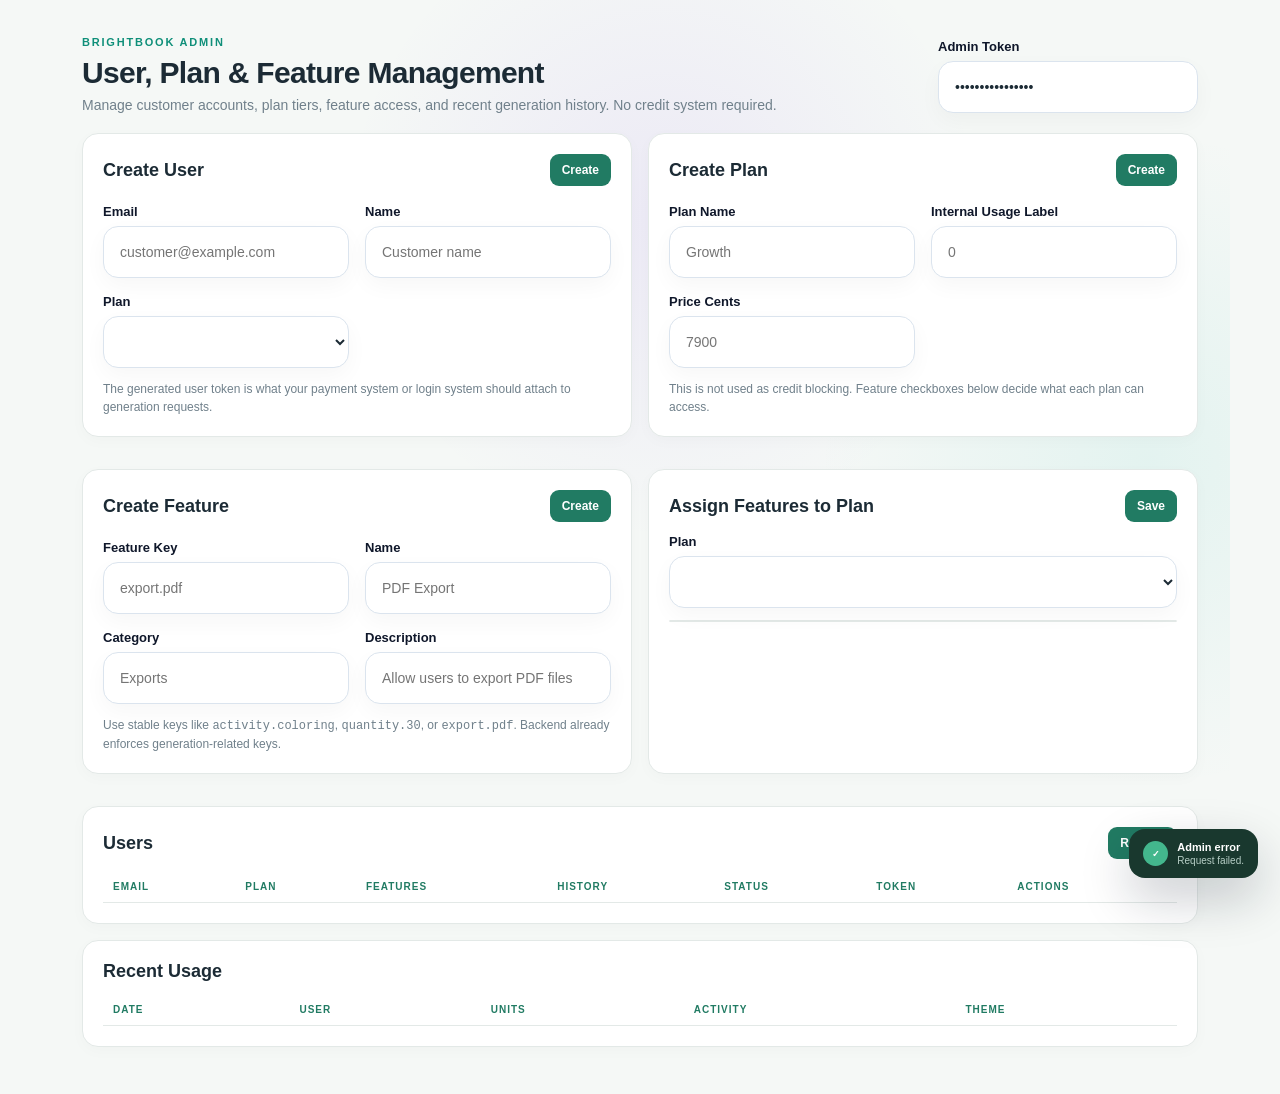
==== admin.html @ 4017944f "Initial BrightBook app" ====
<!doctype html>
<html lang="en">
<head>
  <meta charset="UTF-8">
  <meta name="viewport" content="width=device-width, initial-scale=1">
  <title>BrightBook Admin</title>
  <link rel="stylesheet" href="styles.css">
</head>
<body class="admin-body">
  <main class="admin-main">
    <section class="admin-hero">
      <div>
        <span class="eyebrow">BRIGHTBOOK ADMIN</span>
        <h1>User, Plan & Feature Management</h1>
        <p>Manage customer accounts, plan tiers, feature access, and recent generation history. No credit system required.</p>
      </div>
      <label class="admin-token"><span>Admin Token</span><input id="adminToken" type="password" value="brightbook-admin"></label>
    </section>

    <section class="admin-grid">
      <article class="admin-card">
        <div class="admin-card-head"><h2>Create User</h2><button id="createUser">Create</button></div>
        <div class="grid two">
          <label><span>Email</span><input id="userEmail" placeholder="customer@example.com"></label>
          <label><span>Name</span><input id="userName" placeholder="Customer name"></label>
          <label><span>Plan</span><select id="userPlan"></select></label>
        </div>
        <p class="admin-note">The generated user token is what your payment system or login system should attach to generation requests.</p>
      </article>

      <article class="admin-card">
        <div class="admin-card-head"><h2>Create Plan</h2><button id="createPlan">Create</button></div>
        <div class="grid two">
          <label><span>Plan Name</span><input id="planName" placeholder="Growth"></label>
          <label><span>Internal Usage Label</span><input id="planLimit" type="number" placeholder="0"></label>
          <label><span>Price Cents</span><input id="planPrice" type="number" placeholder="7900"></label>
        </div>
        <p class="admin-note">This is not used as credit blocking. Feature checkboxes below decide what each plan can access.</p>
      </article>
    </section>

    <section class="admin-grid">
      <article class="admin-card">
        <div class="admin-card-head"><h2>Create Feature</h2><button id="createFeature">Create</button></div>
        <div class="grid two">
          <label><span>Feature Key</span><input id="featureKey" placeholder="export.pdf"></label>
          <label><span>Name</span><input id="featureName" placeholder="PDF Export"></label>
          <label><span>Category</span><input id="featureCategory" placeholder="Exports"></label>
          <label><span>Description</span><input id="featureDescription" placeholder="Allow users to export PDF files"></label>
        </div>
        <p class="admin-note">Use stable keys like <code>activity.coloring</code>, <code>quantity.30</code>, or <code>export.pdf</code>. Backend already enforces generation-related keys.</p>
      </article>

      <article class="admin-card">
        <div class="admin-card-head"><h2>Assign Features to Plan</h2><button id="savePlanFeatures">Save</button></div>
        <label><span>Plan</span><select id="featurePlan"></select></label>
        <div id="featureMatrix" class="feature-matrix"></div>
      </article>
    </section>

    <section class="admin-card">
      <div class="admin-card-head"><h2>Users</h2><button id="refresh">Refresh</button></div>
      <div class="admin-table-wrap">
        <table class="admin-table">
          <thead><tr><th>Email</th><th>Plan</th><th>Features</th><th>History</th><th>Status</th><th>Token</th><th>Actions</th></tr></thead>
          <tbody id="users"></tbody>
        </table>
      </div>
    </section>

    <section class="admin-card">
      <div class="admin-card-head"><h2>Recent Usage</h2></div>
      <div class="admin-table-wrap">
        <table class="admin-table">
          <thead><tr><th>Date</th><th>User</th><th>Units</th><th>Activity</th><th>Theme</th></tr></thead>
          <tbody id="usage"></tbody>
        </table>
      </div>
    </section>
  </main>
  <div class="toast" id="toast"><b>✓</b><span><strong></strong><small></small></span></div>
  <script src="admin.js"></script>
</body>
</html>
---- styles.css ----
:root{--ink:#1c2b35;--muted:#70808b;--line:#e3e9e7;--bg:#f5f8f6;--white:#fff;--green:#217b63;--green2:#42a887;--soft:#eaf6f1;--yellow:#f1b84b;--shadow:0 16px 45px rgba(31,65,54,.08)}
*{box-sizing:border-box}body{margin:0;background:var(--bg);color:var(--ink);font-family:"Segoe UI",Arial,sans-serif;-webkit-font-smoothing:antialiased}button,input,select,textarea{font:inherit;color:inherit}.shell{min-height:100vh}.sidebar{position:fixed;inset:0 auto 0 0;z-index:20;width:235px;padding:24px 17px;display:flex;flex-direction:column;background:#17352d;color:#fff}.brand{display:flex;align-items:center;gap:10px;padding:0 8px 25px;color:#fff;text-decoration:none;font-size:18px}.brand span{display:grid;place-items:center;width:37px;height:37px;border-radius:11px 11px 3px;background:linear-gradient(145deg,#52c69d,#258266);font-size:11px;font-weight:800;box-shadow:0 8px 20px rgba(36,150,115,.3)}.new-book{padding:12px;margin-bottom:20px;color:#17352d;background:#c8f1df;border:0;border-radius:10px;cursor:pointer;font-size:12px;font-weight:750}.sidebar nav{display:grid;gap:5px}.sidebar nav button{padding:11px 12px;color:#a9c1b9;background:transparent;border:0;border-radius:9px;cursor:pointer;text-align:left;font-size:12px;font-weight:600}.sidebar nav button.active,.sidebar nav button:hover{color:#fff;background:rgba(255,255,255,.09)}.side-spacer{flex:1}.local-card{padding:14px;background:rgba(255,255,255,.07);border:1px solid rgba(255,255,255,.09);border-radius:13px}.local-card div{display:flex;align-items:center;gap:8px;font-size:11px}.local-card i{width:8px;height:8px;background:#f0b44b;border-radius:50%;box-shadow:0 0 0 4px rgba(240,180,75,.13)}.local-card i.online{background:#4dd39e;box-shadow:0 0 0 4px rgba(77,211,158,.13)}.local-card p{margin:8px 0;color:#aac1b9;font-size:9px}.local-card span{color:#76b8a2;font-size:9px}.privacy-note{padding:13px 3px 0;color:#7fa295;font-size:9px;line-height:1.5}main{min-height:100vh;margin-left:235px}header{height:72px;padding:0 30px;display:flex;align-items:center;position:sticky;top:0;z-index:15;background:rgba(255,255,255,.92);border-bottom:1px solid var(--line);backdrop-filter:blur(14px)}header small,.eyebrow,.section-title small,.result-head small{color:var(--green);font-size:9px;font-weight:850;letter-spacing:1.4px}header h1{margin:4px 0 0;font-size:18px}.header-badge{margin-left:auto;padding:8px 11px;color:#397762;background:#eaf7f2;border:1px solid #d5eee5;border-radius:9px;font-size:10px;font-weight:700}.header-badge i{display:inline-block;width:7px;height:7px;margin-right:6px;background:#32b083;border-radius:50%}.menu{display:none;margin-right:10px;width:36px;height:36px;background:#fff;border:1px solid var(--line);border-radius:9px}.view{display:none;padding:32px 30px 50px}.view.active{display:block}.intro{display:flex;justify-content:space-between;align-items:flex-end;margin-bottom:23px}.intro h2,.page-intro h2{margin:8px 0 9px;font-size:31px;line-height:1.15;letter-spacing:-.8px}.intro h2 em{color:var(--green);font-style:normal}.intro p,.page-intro p{max-width:720px;margin:0;color:var(--muted);font-size:12px;line-height:1.6}.status-pill{padding:9px 12px;color:#387b65;background:#fff;border:1px solid var(--line);border-radius:20px;font-size:10px}.status-pill span{color:#32b083}.workspace{display:grid;grid-template-columns:minmax(580px,1.35fr) minmax(340px,.65fr);gap:18px;align-items:start}.builder,.preview{background:#fff;border:1px solid var(--line);border-radius:18px;box-shadow:0 4px 15px rgba(30,60,50,.025)}.builder{padding:25px}.section-title{display:flex;gap:12px;align-items:center;margin-bottom:21px}.section-title>span{display:grid;place-items:center;width:38px;height:38px;color:var(--green);background:var(--soft);border-radius:11px;font-size:10px;font-weight:850}.section-title h3{margin:3px 0 0;font-size:18px}label{display:grid;gap:7px}label>span,.label-row>span{font-size:11px;font-weight:700}.topic-field{position:relative}.topic-field textarea{min-height:105px;padding:14px 40px 14px 14px;resize:vertical;background:#fbfcfb;border:1px solid var(--line);border-radius:10px;outline:0;font-size:13px;line-height:1.55}.topic-field textarea:focus,input:focus,select:focus{border-color:#88c8b2;box-shadow:0 0 0 3px rgba(56,157,123,.09)}.topic-field small{position:absolute;right:11px;bottom:9px;color:#929fa7;font-size:9px}.grid{display:grid;gap:12px;margin-top:16px}.grid.two{grid-template-columns:repeat(2,1fr)}.grid.three{grid-template-columns:repeat(3,1fr)}select,input{width:100%;padding:11px 12px;background:#fbfcfb;border:1px solid var(--line);border-radius:9px;outline:0;font-size:11px}.field-block{margin-top:19px}.label-row{display:flex;justify-content:space-between;align-items:center;margin-bottom:9px}.label-row small{color:#8b989f;font-size:9px}.activity-grid{display:grid;grid-template-columns:repeat(4,1fr);gap:8px}.activity{display:grid;gap:3px;padding:11px 7px;background:#fff;border:1.5px solid var(--line);border-radius:10px;cursor:pointer;text-align:center}.activity b{color:#588275;font-size:13px}.activity strong{font-size:10px}.activity small{color:#909da4;font-size:8px}.activity.selected{border-color:var(--green2);background:#f5fbf8;box-shadow:0 4px 12px rgba(50,150,115,.08)}.activity.selected:after{content:"✓";position:absolute}.style-row{display:grid;grid-template-columns:repeat(4,1fr);gap:8px}.style{display:grid;gap:7px;padding:5px 5px 9px;background:#fff;border:1.5px solid var(--line);border-radius:10px;cursor:pointer;text-align:left}.style.selected{border-color:var(--green2);box-shadow:0 4px 12px rgba(50,150,115,.08)}.style i{height:55px;border-radius:7px}.style strong{padding:0 5px;font-size:10px}.cute{background:radial-gradient(circle at 50% 45%,#f2a56f 0 17%,transparent 18%),linear-gradient(145deg,#d7f0df,#fae6b9)}.watercolor{background:radial-gradient(ellipse at 38% 60%,#7aa68f 0 18%,transparent 19%),radial-gradient(circle at 65% 35%,#e3a9b7 0 12%,transparent 13%),#eee4d7}.lineart{background:repeating-radial-gradient(circle at 50% 70%,transparent 0 6px,#53615c 7px 8px),#fff}.crayon{background:linear-gradient(135deg,#f0d56f 0 30%,#77b79d 31% 58%,#e89d87 59%)}details{margin-top:17px;background:#fbfcfb;border:1px solid var(--line);border-radius:10px}summary{padding:12px;cursor:pointer;font-size:11px;font-weight:700}summary small{margin-left:6px;color:#8a969e;font-size:9px;font-weight:400}.advanced{display:grid;grid-template-columns:1fr 1fr;gap:10px;padding:0 12px 13px}.generate-row{display:flex;align-items:center;justify-content:space-between;padding-top:18px;margin-top:18px;border-top:1px solid var(--line)}.generate-row>div{display:grid;gap:3px}.generate-row>div strong{font-size:10px}.generate-row>div small{color:var(--muted);font-size:9px}.generate-row button{display:flex;align-items:center;gap:8px;padding:12px 17px;color:#fff;background:linear-gradient(135deg,#319474,#17654f);border:0;border-radius:10px;box-shadow:0 8px 20px rgba(31,123,99,.22);cursor:pointer;font-size:11px}.generate-row button.loading{opacity:.65;pointer-events:none}.preview{position:sticky;top:89px;min-height:650px;overflow:hidden}.empty-preview,.loading{min-height:650px;padding:35px;display:flex;flex-direction:column;align-items:center;justify-content:center;text-align:center;background:radial-gradient(circle at 50% 38%,#e9f8f2,transparent 34%),#fff}.book-icon{display:grid;place-items:center;width:66px;height:66px;color:#fff;background:linear-gradient(145deg,#50bc96,#217b63);border:8px solid #e5f5ef;border-radius:18px 18px 18px 6px;font-size:22px;box-shadow:0 12px 25px rgba(33,123,99,.2)}.empty-preview h3,.loading h3{max-width:280px;margin:18px 0 8px;font-size:19px}.empty-preview p,.loading p{max-width:310px;margin:0;color:var(--muted);font-size:11px;line-height:1.55}.flow{display:flex;align-items:center;gap:9px;margin-top:22px;color:#62766e;font-size:9px}.flow span{padding:6px 9px;background:#fff;border:1px solid var(--line);border-radius:7px}.flow i{color:#9eaaa5;font-style:normal}.hidden{display:none!important}.loader{display:flex;gap:7px}.loader span{width:12px;height:12px;background:var(--green2);border-radius:50%;animation:bounce 1s infinite alternate}.loader span:nth-child(2){animation-delay:.2s}.loader span:nth-child(3){animation-delay:.4s}@keyframes bounce{to{transform:translateY(-12px);opacity:.45}}.progress{width:75%;height:6px;margin:22px 0 12px;overflow:hidden;background:#e6ece9;border-radius:8px}.progress i{display:block;width:35%;height:100%;background:linear-gradient(90deg,var(--green),#6cd0ae);border-radius:inherit;animation:progress 3s ease-in-out infinite}@keyframes progress{50%{width:85%}}.loading>small{color:#8b989f;font-size:9px}.result{padding:20px}.result-head{display:flex;justify-content:space-between;gap:12px}.result-head h3{margin:5px 0 4px;font-size:18px}.result-head p{margin:0;color:var(--muted);font-size:10px}.result-head button{align-self:start;padding:7px 9px;color:var(--green);background:var(--soft);border:0;border-radius:7px;cursor:pointer;font-size:9px;font-weight:700}.book-meta{display:flex;gap:6px;margin:13px 0}.book-meta span{padding:5px 7px;color:#4b7567;background:#edf7f3;border-radius:5px;font-size:8px}.description{padding:11px;margin:0;color:#596b64;background:#fafcfb;border:1px solid var(--line);border-radius:8px;font-size:10px;line-height:1.5}.tabs{display:flex;margin-top:14px;border-bottom:1px solid var(--line)}.tabs button{padding:9px;color:#84918b;background:transparent;border:0;border-bottom:2px solid transparent;cursor:pointer;font-size:9px;font-weight:700}.tabs button.active{color:var(--green);border-bottom-color:var(--green)}.page-list{display:grid;gap:8px;margin-top:12px;max-height:405px;overflow:auto}.page-card{padding:11px;border:1px solid var(--line);border-radius:9px}.page-card header{position:static;height:auto;padding:0;background:transparent;border:0;display:flex;gap:8px}.page-card header b{display:grid;place-items:center;min-width:25px;height:25px;color:var(--green);background:var(--soft);border-radius:6px;font-size:9px}.page-card header div{flex:1}.page-card header strong{display:block;font-size:10px}.page-card header small{color:#86938d;font-size:8px;letter-spacing:0}.page-card header button{background:transparent;border:0;color:#86938d;cursor:pointer}.page-card>p{margin:8px 0;color:#61716a;font-size:9px;line-height:1.5}.page-card details{margin:0;background:#fafcfb}.page-card summary{padding:8px;font-size:8px}.page-details{padding:0 9px 9px}.page-details span,.output-box>span{color:var(--green);font-size:7px;font-weight:850;letter-spacing:1px}.page-details p{margin:4px 0 8px;color:#5d6e67;font-size:8px;line-height:1.5}.answer{padding:7px;background:#fff7df;border-radius:6px}.output-box{position:relative;padding:12px;margin-top:12px;background:#fafcfb;border:1px solid var(--line);border-radius:9px}.output-box p{margin:7px 0;color:#556760;font-size:9px;line-height:1.55}.output-box button{position:absolute;right:9px;top:9px;color:var(--green);background:var(--soft);border:0;border-radius:5px;font-size:8px}.keywords{display:flex;flex-wrap:wrap;gap:5px;margin-top:8px}.keywords span{padding:5px 7px;color:#557367;background:#edf5f2;border-radius:5px;font-size:8px}.export-row{display:grid;grid-template-columns:1fr 1fr;gap:8px;margin-top:13px}.export-row button{padding:9px;background:#fff;border:1px solid var(--line);border-radius:8px;cursor:pointer;font-size:9px;font-weight:700}.page-intro{margin-bottom:20px}.project-grid,.template-grid{display:grid;grid-template-columns:repeat(3,1fr);gap:13px}.project-card,.template-grid button{padding:17px;background:#fff;border:1px solid var(--line);border-radius:13px;box-shadow:0 3px 12px rgba(30,60,50,.03);text-align:left}.project-card h3,.template-grid strong{display:block;margin:7px 0 5px;font-size:13px}.project-card p,.template-grid span{color:var(--muted);font-size:10px}.project-card footer{display:flex;justify-content:space-between;padding-top:11px;margin-top:12px;border-top:1px solid var(--line);font-size:9px}.project-card button{color:var(--green);background:transparent;border:0;cursor:pointer}.template-grid button{cursor:pointer;font-size:25px}.toast{position:fixed;right:22px;bottom:22px;z-index:50;display:flex;align-items:center;gap:9px;padding:12px 14px;color:#fff;background:#19382e;border-radius:11px;box-shadow:var(--shadow);opacity:0;transform:translateY(12px);pointer-events:none;transition:.25s}.toast.show{opacity:1;transform:none}.toast>b{display:grid;place-items:center;width:25px;height:25px;background:#43b78d;border-radius:50%;font-size:9px}.toast>span{display:grid;gap:2px}.toast strong{font-size:9px}.toast small{color:#b7cec6;font-size:8px}
@media(max-width:1100px){.workspace{grid-template-columns:1fr}.preview{position:static;min-height:500px}.empty-preview,.loading{min-height:500px}.project-grid{grid-template-columns:repeat(2,1fr)}}@media(max-width:760px){.sidebar{transform:translateX(-100%);transition:.25s}.sidebar.open{transform:none;box-shadow:25px 0 50px rgba(20,45,37,.25)}main{margin-left:0}.menu{display:grid;place-items:center}header{padding:0 15px}.header-badge{display:none}.view{padding:24px 15px}.intro h2{font-size:25px}.status-pill{display:none}.builder{padding:17px}.grid.two,.grid.three,.advanced,.project-grid,.template-grid{grid-template-columns:1fr}.activity-grid,.style-row{grid-template-columns:repeat(2,1fr)}.generate-row{align-items:stretch;gap:14px;flex-direction:column}.generate-row button{justify-content:center}.preview{margin-top:14px}}

/* Readability pass */
.new-book,.sidebar nav button,.intro p,.page-intro p,.generate-row button{font-size:14px}
.local-card div,.privacy-note,.status-pill,.header-badge{font-size:12px}
.local-card p,.local-card span,header small,.eyebrow,.section-title small,.result-head small{font-size:11px}
label>span,.label-row>span,summary,.generate-row>div strong{font-size:13px}
.topic-field textarea{font-size:15px}
select,input{font-size:13px}
.activity{position:relative}
.activity strong,.style strong{font-size:12px}
.activity small,.label-row small,summary small,.generate-row>div small,.empty-preview p,.loading p{font-size:11px}
.result-head p,.description,.project-card p,.template-grid span{font-size:12px}
.page-card header strong{font-size:12px}
.page-card header small,.page-card>p,.page-details p,.output-box p,.export-row button{font-size:11px}
.page-card summary,.book-meta span,.keywords span,.output-box button{font-size:10px}
.page-details span,.output-box>span{font-size:9px}
.toast strong{font-size:11px}.toast small{font-size:10px}
.primary-selects{margin-top:0;padding:15px;background:#f5fbf8;border:1px solid #dceee7;border-radius:12px}
.primary-selects select{background:#fff;font-size:14px;font-weight:650}
.field-help{color:#82928b;font-size:10px;font-weight:400}
.custom-direction{margin-top:16px}
.custom-direction>span small{color:#82928b;font-weight:500}
.page-list{max-height:none!important;overflow:visible!important}

/* Admin */
.admin-body{background:#f5f8f6}.admin-main{max-width:1180px;margin:0 auto;padding:32px}.admin-hero{display:flex;justify-content:space-between;gap:24px;align-items:flex-end;margin-bottom:20px}.admin-hero h1{margin:6px 0 7px;font-size:30px;letter-spacing:-.7px}.admin-hero p{margin:0;color:var(--muted);font-size:14px}.admin-token{width:260px}.admin-grid{display:grid;grid-template-columns:1fr 1fr;gap:16px;margin-bottom:16px}.admin-card{padding:20px;margin-bottom:16px;background:#fff;border:1px solid var(--line);border-radius:16px;box-shadow:0 4px 15px rgba(30,60,50,.025)}.admin-card-head{display:flex;align-items:center;justify-content:space-between;gap:12px;margin-bottom:12px}.admin-card h2{margin:0;font-size:18px}.admin-card button{padding:9px 12px;color:#fff;background:#217b63;border:0;border-radius:9px;cursor:pointer;font-size:12px;font-weight:750}.admin-note{margin:12px 0 0;color:var(--muted);font-size:12px;line-height:1.5}.admin-table-wrap{overflow:auto}.admin-table{width:100%;border-collapse:collapse;font-size:12px}.admin-table th{text-align:left;color:var(--green);font-size:10px;letter-spacing:1px;text-transform:uppercase}.admin-table th,.admin-table td{padding:10px;border-bottom:1px solid var(--line);vertical-align:top}.admin-table td small{display:block;margin-top:4px;color:var(--muted)}.admin-table code{display:block;max-width:260px;overflow:hidden;text-overflow:ellipsis;padding:6px;background:#f5f8f6;border-radius:6px;font-size:11px}.admin-table select{padding:7px;font-size:12px}.admin-table td button{margin-right:5px;padding:7px 9px;font-size:11px}.feature-matrix{max-height:430px;margin-top:12px;overflow:auto;border:1px solid var(--line);border-radius:12px;background:#fbfcfb}.feature-group{padding:12px;border-bottom:1px solid var(--line)}.feature-group:last-child{border-bottom:0}.feature-group h3{margin:0 0 8px;color:var(--green);font-size:12px;letter-spacing:.5px}.feature-check{display:flex;grid-template-columns:auto 1fr;grid-auto-flow:column;align-items:flex-start;gap:9px;padding:8px;background:#fff;border:1px solid #edf1ef;border-radius:9px;margin-bottom:7px}.feature-check input{width:auto;margin-top:3px}.feature-check strong{display:block;font-size:12px}.feature-check small{display:block;margin-top:2px;color:var(--muted);font-size:10px;line-height:1.35}.feature-count{display:inline-block;padding:5px 7px;color:#217b63;background:#eaf6f1;border-radius:6px;font-weight:750}
@media(max-width:800px){.admin-main{padding:18px}.admin-hero,.admin-grid{display:block}.admin-token{width:100%;margin-top:14px}}

/* Landing page */
.landing-body{background:#fbfbfd;color:#070b16;font-family:"Inter","Segoe UI",Arial,sans-serif;overflow-x:hidden}
.top-offer{height:44px;display:flex;align-items:center;justify-content:center;gap:8px;padding:0 48px;color:#fff;background:linear-gradient(90deg,#6579e8,#8648b8);font-size:14px;font-weight:750;position:relative}
.top-offer a{color:#fff;text-decoration:underline}.top-offer button{position:absolute;right:14px;top:8px;width:28px;height:28px;color:#fff;background:transparent;border:0;font-size:22px;cursor:pointer}
.landing-nav{max-width:1380px;height:86px;margin:0 auto;display:flex;align-items:center;gap:34px;padding:0 32px}
.landing-brand{display:flex;align-items:center;gap:12px;color:#4a62f0;text-decoration:none;font-size:21px}.landing-brand span{display:grid;place-items:center;width:38px;height:38px;color:#fff;background:linear-gradient(135deg,#7848f4,#05b6d8);border-radius:50%;box-shadow:0 15px 35px rgba(87,83,230,.25)}.landing-links{display:flex;gap:32px;margin-left:auto}.landing-links a,.link-login{color:#6b7280;text-decoration:none;font-size:14px;font-weight:700}.landing-actions{display:flex;align-items:center;gap:18px}.btn-orange,.btn-purple,.hero-primary,.hero-secondary{display:inline-flex;align-items:center;justify-content:center;gap:10px;text-decoration:none;border-radius:14px;font-weight:800}.btn-orange{padding:11px 19px;color:#fff;background:#ff7a00;box-shadow:0 10px 22px rgba(255,122,0,.22)}.btn-purple{padding:11px 20px;color:#fff;background:#8245e8;box-shadow:0 10px 25px rgba(130,69,232,.24)}
.landing-main{max-width:1480px;margin:0 auto}.hero{position:relative;min-height:690px;padding:105px 28px 45px;text-align:center}.launch-pill{display:inline-flex;align-items:center;gap:10px;padding:10px 18px;color:#7b3ff2;background:#f2eaff;border:1px solid #d8c3ff;border-radius:999px;text-decoration:none;font-size:15px}.launch-pill i{width:8px;height:8px;background:#7b3ff2;border-radius:50%}.launch-pill span{font-size:24px;line-height:0}.hero h1{margin:34px auto 20px;font-size:96px;line-height:1;letter-spacing:-4px;font-weight:900}.hero h1 em{font-style:normal;background:linear-gradient(90deg,#7c3ff2,#07b4d6,#f154aa);-webkit-background-clip:text;background-clip:text;color:transparent}.hero p{max-width:780px;margin:0 auto;color:#667085;font-size:26px;line-height:1.25}.hero-actions{display:flex;justify-content:center;gap:16px;margin-top:42px}.hero-primary{min-width:194px;height:56px;color:#fff;background:#8245e8;box-shadow:0 15px 35px rgba(130,69,232,.24)}.hero-secondary{min-width:212px;height:56px;color:#111827;background:#fff;border:1px solid #e5e7eb}.stats-row{display:grid;grid-template-columns:repeat(4,1fr);gap:42px;max-width:820px;margin:62px auto 0}.stats-row strong{display:block;color:#4f6feb;font-size:38px;line-height:1}.stats-row span{display:block;margin-top:8px;color:#667085;font-size:15px}.float-icon{position:absolute;display:grid;place-items:center;width:50px;height:50px;background:#fff;border:1px solid #e9eef5;border-radius:18px;box-shadow:0 18px 38px rgba(16,24,40,.12);font-size:23px}.fi-left-1{left:42px;top:185px;color:#06b6d4}.fi-left-2{left:124px;top:365px;color:#0ea5e9}.fi-left-3{left:78px;bottom:130px;color:#ec4899}.fi-right-1{right:50px;top:260px;color:#8b5cf6}.fi-right-2{right:88px;bottom:190px;color:#a855f7}.chat-bubble{position:fixed;right:22px;bottom:20px;z-index:20;display:grid;place-items:center;width:56px;height:56px;color:#fff;background:#0f9f8d;border-radius:50%;text-decoration:none;box-shadow:0 16px 35px rgba(15,159,141,.28)}
.landing-section{padding:82px 42px}.section-kicker{color:#7646e8;font-size:12px;font-weight:900;letter-spacing:1.6px;text-align:center}.landing-section h2{max-width:760px;margin:12px auto 34px;text-align:center;font-size:48px;line-height:1.08;letter-spacing:-1.8px}.feature-cards,.pricing-grid{display:grid;grid-template-columns:repeat(3,1fr);gap:22px;max-width:1120px;margin:0 auto}.feature-cards article,.pricing-grid article,.prompt-preview{background:#fff;border:1px solid #e8edf5;border-radius:28px;box-shadow:0 20px 45px rgba(16,24,40,.06)}.feature-cards article{padding:30px}.feature-cards b{display:grid;place-items:center;width:40px;height:40px;color:#6f42e8;background:#f1eaff;border-radius:13px}.feature-cards h3{font-size:22px;margin:22px 0 10px}.feature-cards p,.demo-section p,.pricing-grid p{color:#667085;font-size:16px;line-height:1.6}.tools-section{background:linear-gradient(180deg,#fff,#f7f9ff)}.tool-grid{max-width:980px;margin:0 auto;display:flex;flex-wrap:wrap;justify-content:center;gap:12px}.tool-grid span{padding:13px 18px;color:#3f4b5f;background:#fff;border:1px solid #e7edf5;border-radius:999px;font-weight:800;box-shadow:0 10px 28px rgba(16,24,40,.04)}.demo-section{display:grid;grid-template-columns:.9fr 1.1fr;gap:36px;align-items:center;max-width:1180px;margin:0 auto}.demo-section .section-kicker,.demo-section h2{text-align:left;margin-left:0}.prompt-preview{padding:28px}.prompt-preview small{display:block;color:#0f8f79;font-size:12px;font-weight:900;letter-spacing:1.5px}.prompt-preview p{margin:10px 0 24px;color:#4b5563;font-size:15px;line-height:1.7}.pricing-grid article{padding:30px}.pricing-grid h3{margin:0 0 8px;font-size:24px}.pricing-grid strong{display:block;margin:10px 0;font-size:46px}.pricing-grid ul{padding-left:20px;color:#4b5563;line-height:1.9}.pricing-grid a{display:flex;justify-content:center;margin-top:20px;padding:13px;color:#fff;background:#111827;border-radius:14px;text-decoration:none;font-weight:850}.featured-plan{border-color:#8b5cf6!important;transform:translateY(-10px);box-shadow:0 24px 60px rgba(130,69,232,.18)!important}.featured-plan a{background:#8245e8}
@media(max-width:900px){.landing-links{display:none}.landing-actions .btn-orange,.link-login{display:none}.hero h1{font-size:56px;letter-spacing:-2px}.hero p{font-size:19px}.hero-actions,.demo-section{grid-template-columns:1fr;display:grid}.stats-row,.feature-cards,.pricing-grid{grid-template-columns:1fr}.float-icon{display:none}.landing-section h2{font-size:34px}.top-offer{font-size:12px;padding:0 40px}.landing-nav{padding:0 18px}.hero{padding-top:70px}}

/* Premium app refresh */
body:not(.landing-body):not(.admin-body){
  background:
    radial-gradient(circle at 15% 8%, rgba(130,69,232,.12), transparent 30%),
    radial-gradient(circle at 90% 12%, rgba(6,182,212,.12), transparent 28%),
    linear-gradient(180deg,#fbfcff 0%,#f4f7fb 100%);
  color:#07111f;
}
.shell{min-height:100vh;background:transparent}
.sidebar{
  width:280px;
  padding:26px 18px;
  background:
    radial-gradient(circle at 20% 0%, rgba(79,70,229,.35), transparent 32%),
    linear-gradient(180deg,#0e1729 0%,#102f2a 100%);
  box-shadow:18px 0 50px rgba(15,23,42,.12);
}
.brand{padding:0 7px 28px;font-size:20px;letter-spacing:-.4px}
.brand span{
  width:44px;height:44px;border-radius:15px;
  background:linear-gradient(135deg,#7c3aed,#06b6d4);
  box-shadow:0 16px 38px rgba(6,182,212,.22);
}
.new-book{
  margin:2px 0 22px;padding:15px 14px;border-radius:16px;
  color:#06251f;background:linear-gradient(135deg,#d9fff0,#a7f3d0);
  box-shadow:0 14px 30px rgba(16,185,129,.16);
}
.sidebar nav{gap:8px}
.sidebar nav button{
  padding:14px 14px;border-radius:15px;color:#bdd4d0;
  font-size:14px;font-weight:800;
}
.sidebar nav button.active,.sidebar nav button:hover{
  background:rgba(255,255,255,.11);
  box-shadow:inset 0 0 0 1px rgba(255,255,255,.06);
}
main{
  margin-left:280px;
  background:
    radial-gradient(circle at 52% 20%, rgba(124,58,237,.08), transparent 30%),
    radial-gradient(circle at 93% 42%, rgba(20,184,166,.08), transparent 26%);
}
header{
  height:82px;padding:0 38px;
  background:rgba(255,255,255,.78);
  border-bottom:1px solid rgba(226,232,240,.85);
  backdrop-filter:blur(18px);
}
header h1{font-size:20px;letter-spacing:-.35px;color:#111827}
header small,.eyebrow,.section-title small,.result-head small{
  color:#0f8f79;font-size:11px;letter-spacing:1.8px;
}
.view{padding:38px 38px 62px}
.intro{
  align-items:center;margin-bottom:26px;padding:32px;
  background:
    linear-gradient(135deg,rgba(255,255,255,.96),rgba(255,255,255,.72)),
    radial-gradient(circle at 80% 15%,rgba(124,58,237,.13),transparent 30%);
  border:1px solid rgba(226,232,240,.9);
  border-radius:30px;
  box-shadow:0 22px 60px rgba(15,23,42,.06);
}
.intro h2,.page-intro h2{
  max-width:760px;margin:10px 0 10px;
  font-size:44px;line-height:1.04;letter-spacing:-1.8px;color:#07111f;
}
.intro h2 em{
  background:linear-gradient(90deg,#7c3aed,#06b6d4,#16a34a);
  -webkit-background-clip:text;background-clip:text;color:transparent;
}
.intro p,.page-intro p{font-size:15px;line-height:1.7;color:#667085}
.status-pill{
  padding:12px 16px;border-radius:999px;background:#fff;
  box-shadow:0 10px 30px rgba(15,23,42,.07);
}
.workspace{grid-template-columns:minmax(620px,1.18fr) minmax(420px,.82fr);gap:22px}
.builder,.preview{
  border:1px solid rgba(226,232,240,.95);
  border-radius:30px;
  box-shadow:0 24px 70px rgba(15,23,42,.08);
}
.builder{padding:30px;background:rgba(255,255,255,.92)}
.preview{top:104px;min-height:690px;background:rgba(255,255,255,.9)}
.section-title{margin-bottom:24px}
.section-title>span{
  width:48px;height:48px;border-radius:17px;
  background:linear-gradient(135deg,#ecfdf5,#e0f2fe);
  color:#0f8f79;
}
.section-title h3{font-size:22px;letter-spacing:-.5px}
.primary-selects{
  padding:20px;
  background:linear-gradient(135deg,#f8fffc,#f5f7ff);
  border:1px solid #dceee7;
  border-radius:22px;
}
.grid{gap:16px;margin-top:18px}
label>span,.label-row>span{font-size:13px;color:#0f172a}
select,input{
  min-height:52px;padding:0 16px;
  border:1px solid #dbe4ee;border-radius:15px;
  background:#fff;
  box-shadow:0 8px 22px rgba(15,23,42,.035);
  font-size:14px;
}
select:focus,input:focus{
  border-color:#8b5cf6;
  box-shadow:0 0 0 4px rgba(139,92,246,.12),0 8px 22px rgba(15,23,42,.035);
}
.field-help{margin-top:2px;color:#7b8794;font-size:11px}
.generate-row{
  margin-top:24px;padding:22px;
  border:1px solid #e5eaf1;border-radius:22px;
  background:linear-gradient(135deg,#ffffff,#f8fafc);
}
.generate-row>div strong{font-size:15px;color:#111827}
.generate-row>div small{font-size:12px;color:#667085}
.generate-row button{
  min-height:54px;padding:0 24px;border-radius:17px;
  background:linear-gradient(135deg,#7c3aed,#06b6d4);
  box-shadow:0 18px 42px rgba(124,58,237,.24);
  font-size:14px;
}
.empty-preview,.loading{
  min-height:690px;
  background:
    radial-gradient(circle at 50% 38%,rgba(124,58,237,.12),transparent 34%),
    radial-gradient(circle at 60% 62%,rgba(6,182,212,.10),transparent 32%),
    #fff;
}
.book-icon{
  width:78px;height:78px;border-radius:24px;
  background:linear-gradient(135deg,#7c3aed,#06b6d4);
  border:10px solid #eef2ff;
  box-shadow:0 22px 45px rgba(124,58,237,.20);
}
.empty-preview h3,.loading h3{font-size:24px;letter-spacing:-.7px;color:#0f172a}
.empty-preview p,.loading p{font-size:14px;color:#667085}
.flow span{padding:9px 12px;border-radius:10px;font-size:11px;background:#fff}
.result{padding:24px}
.result-head h3{font-size:23px;letter-spacing:-.6px}
.result-head button,.output-box button{
  padding:9px 12px;border-radius:11px;background:#eef2ff;color:#6d38e8;
}
.book-meta span,.keywords span{
  padding:7px 10px;border-radius:999px;background:#eef9f6;color:#0f766e;
}
.description,.output-box,.page-card{
  border-radius:18px;background:#fff;border-color:#e5eaf1;
  box-shadow:0 10px 28px rgba(15,23,42,.04);
}
.tabs button{font-size:12px;padding:12px 10px}
.tabs button.active{color:#7c3aed;border-bottom-color:#7c3aed}
.page-card{padding:16px}
.page-card header b{min-width:32px;height:32px;border-radius:11px;background:#eef2ff;color:#6d38e8}
.page-card header strong{font-size:14px}
.page-card>p,.page-details p,.output-box p{font-size:12px;line-height:1.7}
.export-row button{
  padding:13px;border-radius:15px;background:#fff;
  box-shadow:0 8px 22px rgba(15,23,42,.04);
}
.toast{border-radius:16px;box-shadow:0 20px 50px rgba(15,23,42,.22)}
.project-card,.template-grid button{
  border-radius:22px;box-shadow:0 18px 45px rgba(15,23,42,.07);
}
.account-dock{position:relative;margin-top:18px}
.account-button{
  width:100%;display:flex;align-items:center;gap:12px;
  padding:12px;border:1px solid rgba(255,255,255,.10);
  border-radius:18px;background:rgba(255,255,255,.08);
  color:#fff;cursor:pointer;text-align:left;
  box-shadow:inset 0 1px 0 rgba(255,255,255,.06);
}
.account-button:hover{background:rgba(255,255,255,.13)}
.account-avatar{
  display:grid;place-items:center;flex:0 0 auto;width:40px;height:40px;
  border-radius:14px;color:#fff;background:linear-gradient(135deg,#7c3aed,#06b6d4);
  font-size:12px;font-weight:900;letter-spacing:.4px;
  box-shadow:0 12px 26px rgba(6,182,212,.20);
}
.account-meta{display:grid;gap:2px;min-width:0;flex:1}
.account-meta strong{font-size:13px;white-space:nowrap;overflow:hidden;text-overflow:ellipsis}
.account-meta small{color:#bdd4d0;font-size:11px;white-space:nowrap;overflow:hidden;text-overflow:ellipsis}
.account-button i{font-style:normal;color:#bdd4d0;font-size:16px}
.account-menu{
  position:absolute;left:0;right:0;bottom:64px;z-index:40;
  padding:12px;border:1px solid rgba(226,232,240,.95);
  border-radius:20px;background:#fff;color:#0f172a;
  box-shadow:0 24px 60px rgba(2,8,23,.30);
}
.account-menu:after{
  content:"";position:absolute;left:26px;bottom:-8px;width:16px;height:16px;
  background:#fff;transform:rotate(45deg);border-right:1px solid rgba(226,232,240,.95);border-bottom:1px solid rgba(226,232,240,.95);
}
.account-menu-head{display:flex;align-items:center;gap:10px;padding:4px 4px 12px;border-bottom:1px solid #edf2f7}
.account-menu-head strong{display:block;font-size:13px}.account-menu-head small{display:block;margin-top:2px;color:#64748b;font-size:11px;max-width:165px;white-space:nowrap;overflow:hidden;text-overflow:ellipsis}
.account-plan-card{margin:12px 0;padding:12px;border-radius:15px;background:linear-gradient(135deg,#f5f3ff,#ecfeff);border:1px solid #e5e7eb}
.account-plan-card small{display:block;color:#64748b;font-size:10px;text-transform:uppercase;letter-spacing:1px;font-weight:900}
.account-plan-card strong{display:block;margin:3px 0;color:#6d38e8;font-size:17px}
.account-plan-card span{display:inline-flex;padding:5px 8px;border-radius:999px;background:#dcfce7;color:#15803d;font-size:10px;font-weight:850}
.account-menu a,.account-menu button{
  position:relative;z-index:2;width:100%;display:flex;align-items:center;
  padding:10px 11px;border:0;border-radius:12px;background:transparent;
  color:#334155;text-decoration:none;font-size:12px;font-weight:800;cursor:pointer;
}
.account-menu a:hover,.account-menu button:hover{background:#f8fafc;color:#6d38e8}
@media(max-width:1100px){
  .workspace{grid-template-columns:1fr}
  .preview,.empty-preview,.loading{min-height:520px}
}
@media(max-width:760px){
  .sidebar{width:260px}
  main{margin-left:0}
  .intro{padding:24px}
  .intro h2{font-size:31px}
  .view{padding:24px 16px}
}
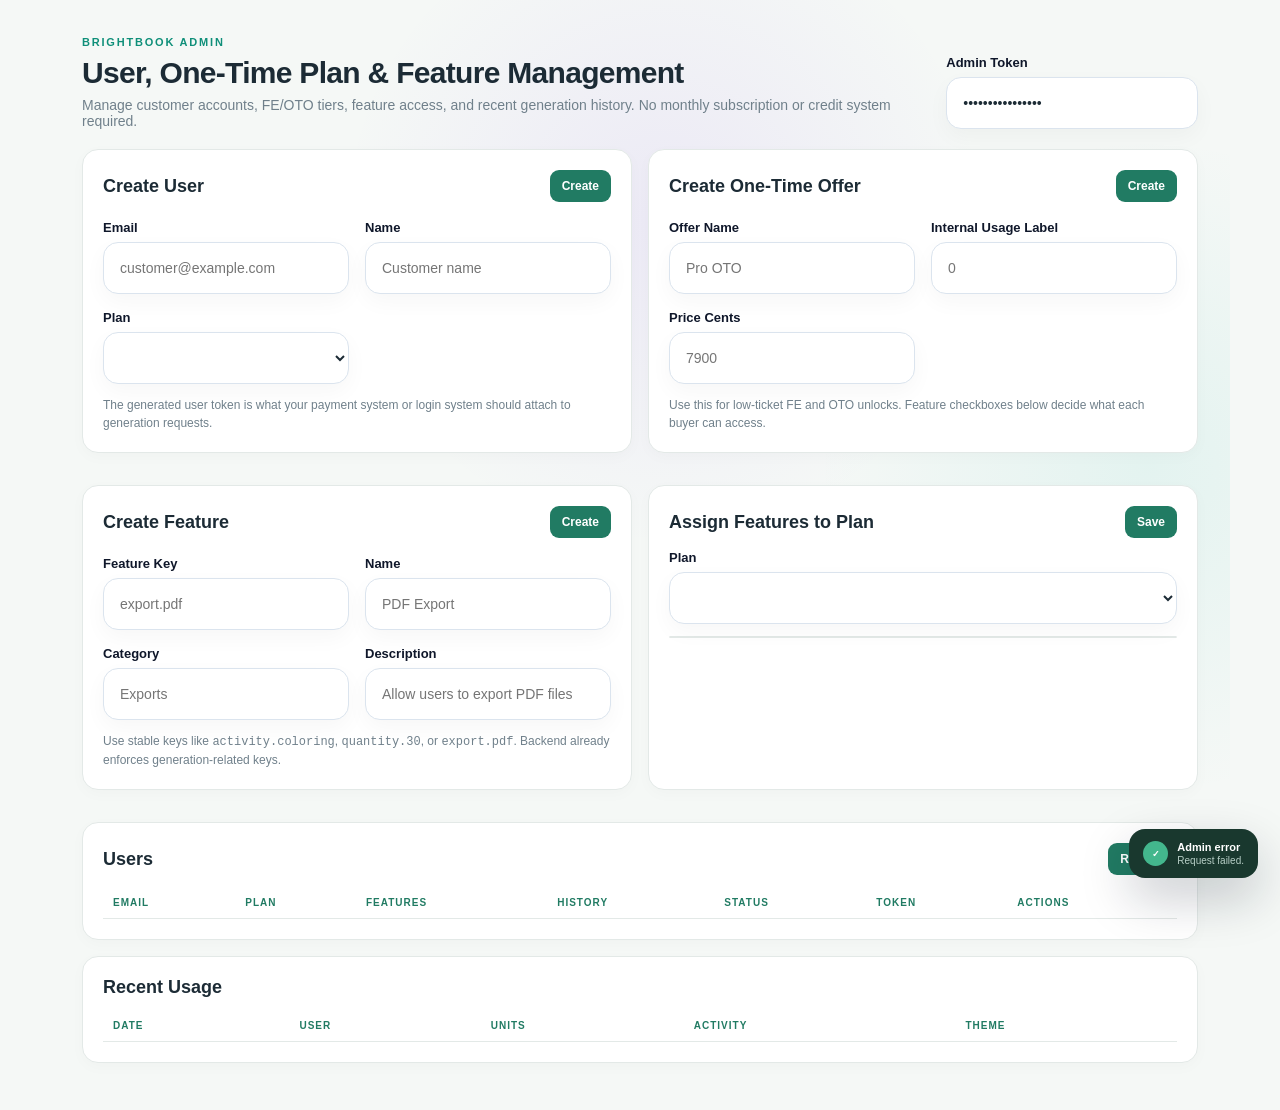
==== commit 8185d98b: "Reposition BrightBook as product kit funnel" ====
--- a/admin.html
+++ b/admin.html
@@ -11,8 +11,8 @@
     <section class="admin-hero">
       <div>
         <span class="eyebrow">BRIGHTBOOK ADMIN</span>
-        <h1>User, Plan & Feature Management</h1>
-        <p>Manage customer accounts, plan tiers, feature access, and recent generation history. No credit system required.</p>
+        <h1>User, One-Time Plan & Feature Management</h1>
+        <p>Manage customer accounts, FE/OTO tiers, feature access, and recent generation history. No monthly subscription or credit system required.</p>
       </div>
       <label class="admin-token"><span>Admin Token</span><input id="adminToken" type="password" value="brightbook-admin"></label>
     </section>
@@ -29,13 +29,13 @@
       </article>
 
       <article class="admin-card">
-        <div class="admin-card-head"><h2>Create Plan</h2><button id="createPlan">Create</button></div>
+        <div class="admin-card-head"><h2>Create One-Time Offer</h2><button id="createPlan">Create</button></div>
         <div class="grid two">
-          <label><span>Plan Name</span><input id="planName" placeholder="Growth"></label>
+          <label><span>Offer Name</span><input id="planName" placeholder="Pro OTO"></label>
           <label><span>Internal Usage Label</span><input id="planLimit" type="number" placeholder="0"></label>
           <label><span>Price Cents</span><input id="planPrice" type="number" placeholder="7900"></label>
         </div>
-        <p class="admin-note">This is not used as credit blocking. Feature checkboxes below decide what each plan can access.</p>
+        <p class="admin-note">Use this for low-ticket FE and OTO unlocks. Feature checkboxes below decide what each buyer can access.</p>
       </article>
     </section>
 
--- a/styles.css
+++ b/styles.css
@@ -39,6 +39,12 @@
 .landing-section{padding:82px 42px}.section-kicker{color:#7646e8;font-size:12px;font-weight:900;letter-spacing:1.6px;text-align:center}.landing-section h2{max-width:760px;margin:12px auto 34px;text-align:center;font-size:48px;line-height:1.08;letter-spacing:-1.8px}.feature-cards,.pricing-grid{display:grid;grid-template-columns:repeat(3,1fr);gap:22px;max-width:1120px;margin:0 auto}.feature-cards article,.pricing-grid article,.prompt-preview{background:#fff;border:1px solid #e8edf5;border-radius:28px;box-shadow:0 20px 45px rgba(16,24,40,.06)}.feature-cards article{padding:30px}.feature-cards b{display:grid;place-items:center;width:40px;height:40px;color:#6f42e8;background:#f1eaff;border-radius:13px}.feature-cards h3{font-size:22px;margin:22px 0 10px}.feature-cards p,.demo-section p,.pricing-grid p{color:#667085;font-size:16px;line-height:1.6}.tools-section{background:linear-gradient(180deg,#fff,#f7f9ff)}.tool-grid{max-width:980px;margin:0 auto;display:flex;flex-wrap:wrap;justify-content:center;gap:12px}.tool-grid span{padding:13px 18px;color:#3f4b5f;background:#fff;border:1px solid #e7edf5;border-radius:999px;font-weight:800;box-shadow:0 10px 28px rgba(16,24,40,.04)}.demo-section{display:grid;grid-template-columns:.9fr 1.1fr;gap:36px;align-items:center;max-width:1180px;margin:0 auto}.demo-section .section-kicker,.demo-section h2{text-align:left;margin-left:0}.prompt-preview{padding:28px}.prompt-preview small{display:block;color:#0f8f79;font-size:12px;font-weight:900;letter-spacing:1.5px}.prompt-preview p{margin:10px 0 24px;color:#4b5563;font-size:15px;line-height:1.7}.pricing-grid article{padding:30px}.pricing-grid h3{margin:0 0 8px;font-size:24px}.pricing-grid strong{display:block;margin:10px 0;font-size:46px}.pricing-grid ul{padding-left:20px;color:#4b5563;line-height:1.9}.pricing-grid a{display:flex;justify-content:center;margin-top:20px;padding:13px;color:#fff;background:#111827;border-radius:14px;text-decoration:none;font-weight:850}.featured-plan{border-color:#8b5cf6!important;transform:translateY(-10px);box-shadow:0 24px 60px rgba(130,69,232,.18)!important}.featured-plan a{background:#8245e8}
 @media(max-width:900px){.landing-links{display:none}.landing-actions .btn-orange,.link-login{display:none}.hero h1{font-size:56px;letter-spacing:-2px}.hero p{font-size:19px}.hero-actions,.demo-section{grid-template-columns:1fr;display:grid}.stats-row,.feature-cards,.pricing-grid{grid-template-columns:1fr}.float-icon{display:none}.landing-section h2{font-size:34px}.top-offer{font-size:12px;padding:0 40px}.landing-nav{padding:0 18px}.hero{padding-top:70px}}
 
+.kit-list{margin:8px 0 0;padding-left:18px;color:#53665f;font-size:11px;line-height:1.6}
+.kit-list li{margin:5px 0}
+.quality-score{display:flex;align-items:center;justify-content:space-between;gap:14px;margin-top:12px;padding:16px;background:linear-gradient(135deg,#eaf8f2,#f8fbff);border:1px solid var(--line);border-radius:12px}
+.quality-score span{color:var(--green);font-size:9px;font-weight:850;letter-spacing:1px}
+.quality-score strong{display:grid;place-items:center;width:58px;height:58px;color:#fff;background:linear-gradient(135deg,#2b8d70,#17654f);border-radius:50%;font-size:20px}
+
 /* Premium app refresh */
 body:not(.landing-body):not(.admin-body){
   background:
